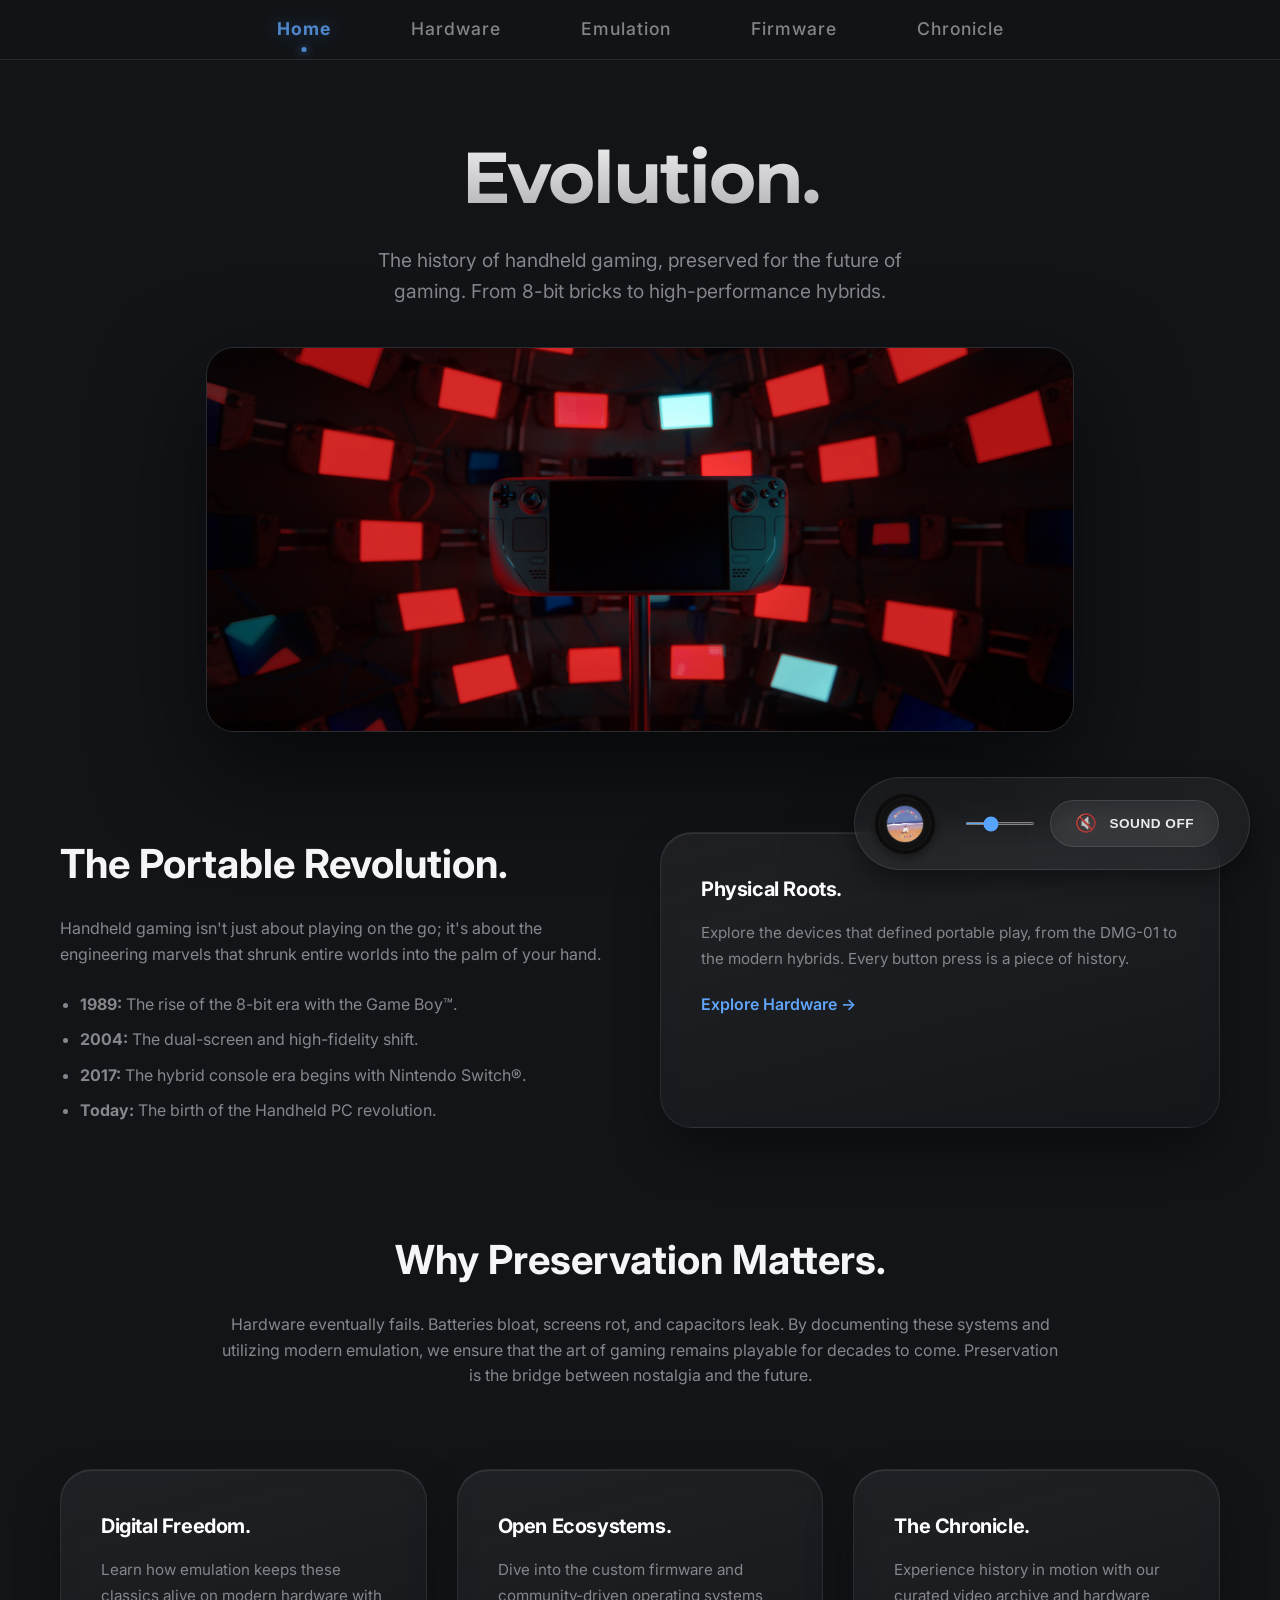
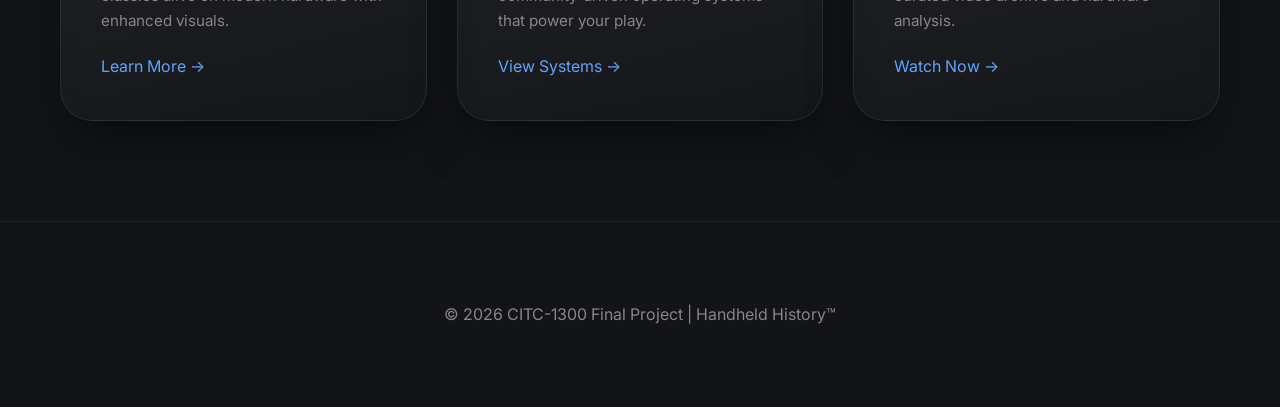
==== FINAL_PROJECT/index.html @ f0aeea66 "I lied" ====
<!DOCTYPE html>
<html lang="en">
<head>
    <meta charset="UTF-8">
    <meta name="viewport" content="width=device-width, initial-scale=1.0">
    <title>Handhelds & Emulation | The Future of History</title>
    <link rel="stylesheet" href="styles/styles.css">
    <link rel="icon" type="image/x-icon" href="images/favicon.ico">
</head>
<body>

    <nav>
        <ul>
            <li><a href="index.html" class="active">Home</a></li>
            <li><a href="hardware.html">Hardware</a></li>
            <li><a href="emulation.html">Emulation</a></li>
            <li><a href="firmware.html">Firmware</a></li>
            <li><a href="media.html">Chronicle</a></li>
        </ul>
    </nav>

    <main>
        <section class="hero">
            <h1>Evolution.</h1>
            <p>The history of handheld gaming, preserved for the future of gaming. From 8-bit bricks to high-performance hybrids.</p>
            <img src="images/hero.png" alt="Steam Deck" class="hero-img">
        </section>

        <div class="container">
            <section class="grid-2">
                <div>
                    <h2 style="font-size: 2.5rem; margin-bottom: 20px;">The Portable Revolution.</h2>
                    <p style="color: var(--text-dim); margin-bottom: 20px;">Handheld gaming isn't just about playing on the go; it's about the engineering marvels that shrunk entire worlds into the palm of your hand.</p>
                    
                    <ul style="color: var(--text-dim); padding-left: 20px; line-height: 2.2;">
                        <li><strong>1989:</strong> The rise of the 8-bit era with the Game Boy&trade;.</li>
                        <li><strong>2004:</strong> The dual-screen and high-fidelity shift.</li>
                        <li><strong>2017:</strong> The hybrid console era begins with Nintendo Switch&reg;.</li>
                        <li><strong>Today:</strong> The birth of the Handheld PC revolution.</li>
                    </ul>
                </div>
                
                <div class="static-card">
                    <h3>Physical Roots.</h3>
                    <p style="color: var(--text-dim); margin-bottom: 20px;">Explore the devices that defined portable play, from the DMG-01 to the modern hybrids. Every button press is a piece of history.</p>
                    <a href="hardware.html" style="color: #60a5fa; text-decoration: none; font-weight: 600;">Explore Hardware &rarr;</a>
                </div>
            </section>

            <section style="margin-top: 100px; text-align: center;">
                <h2 style="font-size: 2.5rem; margin-bottom: 20px;">Why Preservation Matters.</h2>
                <p style="color: var(--text-dim); max-width: 850px; margin: 0 auto 40px;">Hardware eventually fails. Batteries bloat, screens rot, and capacitors leak. By documenting these systems and utilizing modern emulation, we ensure that the art of gaming remains playable for decades to come. Preservation is the bridge between nostalgia and the future.</p>
            </section>

            <section class="grid-3" style="margin-top: 80px;">
                <div class="static-card">
                    <h3>Digital Freedom.</h3>
                    <p style="color: var(--text-dim);">Learn how emulation keeps these classics alive on modern hardware with enhanced visuals.</p>
                    <a href="emulation.html" style="color: #60a5fa; text-decoration: none; display: block; margin-top: 20px;">Learn More &rarr;</a>
                </div>

                <div class="static-card">
                    <h3>Open Ecosystems.</h3>
                    <p style="color: var(--text-dim);">Dive into the custom firmware and community-driven operating systems that power your play.</p>
                    <a href="systems.html" style="color: #60a5fa; text-decoration: none; display: block; margin-top: 20px;">View Systems &rarr;</a>
                </div>

                <div class="static-card">
                    <h3>The Chronicle.</h3>
                    <p style="color: var(--text-dim);">Experience history in motion with our curated video archive and hardware analysis.</p>
                    <a href="media.html" style="color: #60a5fa; text-decoration: none; display: block; margin-top: 20px;">Watch Now &rarr;</a>
                </div>
            </section>
        </div>
    </main>
    <script>
    const observer = new IntersectionObserver((entries) => {
        entries.forEach((entry) => {
            if (entry.isIntersecting) {
                entry.target.classList.add('active');
            }
        });
    }, { threshold: 0.1 }); // Triggers when 10% of the element is visible

    
    document.querySelectorAll('.static-card').forEach((el) => {
        el.classList.add('reveal');
        observer.observe(el);
    });
</script>


<div class="audio-interface">
    <div class="vinyl-container">
        <div id="vinylRecord" class="vinyl">
            <img src="images/takanaka_album.jpg" alt="Album Art" class="album-art">
        </div>
        
        <div class="audio-controls-wrapper">
            <input type="range" id="volumeSlider" min="0" max="0.3" step="0.005" value="0.1">
            <button id="audioToggle" class="sound-btn">
                <span id="soundIcon">🔇</span> Sound Off
            </button>
        </div>
    </div>
    
    <audio id="bgMusic" loop>
        <source src="./audio/I_Remember_Clifford.mp3" type="audio/mpeg">
    </audio>
</div>

<script>
    const music = document.getElementById('bgMusic');
    const btn = document.getElementById('audioToggle');
    const volumeSlider = document.getElementById('volumeSlider');
    const interfaceContainer = document.querySelector('.audio-interface');

    // 1. Restore from Memory
    const wasPlaying = localStorage.getItem('musicPlaying') === 'true';
    const savedTime = localStorage.getItem('musicTime');
    const savedVolume = localStorage.getItem('musicVolume');

    if (savedTime) music.currentTime = parseFloat(savedTime);
    
    if (savedVolume) {
        music.volume = Math.min(parseFloat(savedVolume), 0.3);
        volumeSlider.value = music.volume;
    } else {
        music.volume = 0.1;
        volumeSlider.value = 0.1;
    }

    // 2. Sync UI Function
    function updateUI(playing) {
        if (playing) {
            btn.innerHTML = '<span>🔊</span> Sound On';
            interfaceContainer.classList.add('playing');
        } else {
            btn.innerHTML = '<span>🔇</span> Sound Off';
            interfaceContainer.classList.remove('playing');
        }
    }

    // 3. Autoplay Attempt
    if (wasPlaying) {
    music.play()
        .then(() => {
            updateUI(true);
        })
        .catch(() => {
            console.log("Playback waiting for user click...");
        });
    }

    // 4. Listeners
    btn.addEventListener('click', () => {
        if (music.paused) {
            music.play();
            updateUI(true);
            localStorage.setItem('musicPlaying', 'true');
        } else {
            music.pause();
            updateUI(false);
            localStorage.setItem('musicPlaying', 'false');
        }
    });

    volumeSlider.addEventListener('input', (e) => {
        music.volume = e.target.value;
        localStorage.setItem('musicVolume', e.target.value);
    });

    // 5. Save progress
    setInterval(() => {
        if (!music.paused) {
            localStorage.setItem('musicTime', music.currentTime);
        }
    }, 1000);
</script>
    <footer style="text-align: center; padding: 80px 20px; color: var(--text-dim); border-top: 1px solid rgba(255,255,255,0.05); margin-top: 100px;">
        <p>&copy; 2026 CITC-1300 Final Project | Handheld History&trade;</p>
    </footer>

</body>
</html>
---- FINAL_PROJECT/styles/styles.css ----
@import url('https://fonts.googleapis.com/css2?family=Inter:wght@300;400;600&family=Montserrat:wght@700;800&display=swap');

:root {
    --bg-color: #121418;
    --accent-blue: #58a6ff;
    --text-main: #f5f5f7;
    --text-dim: #86868b;
    --glass: rgba(18, 20, 24, 0.8);
}

* {
    margin: 0;
    padding: 0;
    box-sizing: border-box;
}

html {
    scroll-behavior: smooth;
}

body {
    background-color: var(--bg-color);
    color: var(--text-main);
    font-family: 'Inter', sans-serif;
    line-height: 1.6;
    overflow-x: hidden;
}

/* --- Navigation --- */
nav {
    position: sticky;
    top: 0;
    width: 100%;
    height: 60px;
    padding: 25px 0;
    background: var(--glass);
    backdrop-filter: blur(20px);
    -webkit-backdrop-filter: blur(20px);
    display: flex;
    align-items: center;
    justify-content: center;
    z-index: 1000;
    border-bottom: 1px solid rgba(255, 255, 255, 0.1);
}

nav ul {
    display: flex;
    max-width: 1200px;
    list-style: none;
    justify-content: center;
    gap: 50px;
    padding: 0;
    margin: 0 auto;
}

nav a {
    text-decoration: none;
    color: var(--text-main);
    font-size: 0.85rem;
    opacity: 0.8;
    transition: 0.3s;
}

nav a:hover {
    opacity: 1;
    color: var(--accent-blue);
}

/* Styling for the link of the page the user is currently on */
nav ul li a.active {
    color: #60a5fa;
    font-weight: 700;
    position: relative;
    text-shadow: 0 0 15px rgba(96, 165, 250, 0.4);
}

/* small glowing dot */
nav ul li a.active::after {
    content: '';
    position: absolute;
    bottom: -8px;
    left: 50%;
    transform: translateX(-50%);
    width: 5px;
    height: 5px;
    background-color: #60a5fa;
    border-radius: 50%;
    box-shadow: 0 0 10px #60a5fa;
}

nav ul li a:hover {
    color: #ffffff;
    opacity: 1;
    transform: translateY(-2px);
}

nav ul li a {
    text-decoration: none;
    color: rgba(255, 255, 255, 0.6);
    transition: 0.3s ease;
    font-size: 1.1rem;
    font-weight: 500;
    letter-spacing: 1px;
    padding: 5px 15px;
}

/* Responsive adjustments for phones */
@media (max-width: 768px) {
    nav {
        padding: 15px 0 25px 0;
        height: auto;
    }

    nav ul {
        gap: 10px 5px;
        flex-wrap: wrap; 
        justify-content: center;
        padding: 0px 10px;
        display: grid;
        grid-template-columns: repeat(3, 1fr);
        display: flex;
    }

    nav ul li a {
        font-size: 0.85rem;
        padding: 5px;
        display: block;
        white-space: nowrap;
    }

    nav ul li a.active::after {
        content: '';
        position: absolute;
        bottom: -8px;
        left: 50%;
        transform: translateX(-50%);
        width: 4px;
        height: 4px;
        background-color: #60a5fa;
        border-radius: 50%;
        box-shadow: 0 0 8px #60a5fa;
    }
}

/* --- Hero Section --- */
.hero {
    min-height: 80vh;
    display: flex;
    flex-direction: column;
    justify-content: center;
    align-items: center;
    text-align: center;
    padding: 60px 20px;
}

h1 {
    font-family: 'Montserrat', sans-serif;
    font-size: 4.5rem;
    letter-spacing: -2px;
    margin-bottom: 10px;
    background: linear-gradient(#ffffff, #a1a1a6);
    background-clip: text;
    -webkit-background-clip: text;
    -webkit-text-fill-color: transparent;
    color: #ffffff; /* Fallback */
}

.hero p {
    font-size: 1.2rem;
    color: var(--text-dim);
    max-width: 600px;
    margin: 0 auto;
}

img {
    width: 70%;           
    max-width: 1000px;    
    height: auto;
    display: block;
    margin: 40px auto;
    border-radius: 28px; 
    border: 1px solid rgba(255, 255, 255, 0.1);
    box-shadow: 0 40px 100px rgba(0, 0, 0, 0.6); 
}

/* --- Layout Containers --- */
.container {
    max-width: 1200px;
    margin: 0 auto;
    padding: 80px 20px;
}

.grid-2 {
    display: grid;
    grid-template-columns: 1fr 1fr;
    gap: 40px;
    align-items: center;
}

.grid-3 {
    display: grid;
    grid-template-columns: repeat(3, 1fr);
    gap: 20px;
}

/* --- Cards --- */
.card {
    background: #1d2127;
    padding: 40px;
    border-radius: 24px;
    border: 1px solid rgba(255, 255, 255, 0.05);
    transition: transform 0.3s ease;
}

.card:hover {
    transform: translateY(-8px);
}

/* --- Mobile Fixes --- */
@media (max-width: 768px) {
    h1 { font-size: 2.8rem; }
    img { width: 90%; }
    .grid-2, .grid-3 { grid-template-columns: 1fr; }
    nav ul { gap: 15px; }
}
/* Glassmorphism Card Style */
.static-card {
    background: linear-gradient(165deg, rgba(255,255,255,0.06) 0%, rgba(255,255,255,0.01) 100%);
    padding: 40px;
    border-radius: 32px;
    border: 1px solid rgba(255,255,255,0.08);
    box-shadow: 
        0 25px 50px -12px rgba(0, 0, 0, 0.5),
        inset 0 1px 1px rgba(255,255,255,0.1);
    height: 100%;
    backdrop-filter: blur(10px);
    -webkit-backdrop-filter: blur(10px);
}

.static-card h3, .static-card h4 {
    margin-bottom: 15px;
    color: #fff;
    font-size: 1.25rem;
    letter-spacing: -0.02em;
}

.static-card p {
    font-size: 0.95rem;
    color: var(--text-dim);
    line-height: 1.7;
}

.hardware-img {
    filter: drop-shadow(0 10px 30px rgba(0,0,0,0.5));
    border-radius: 24px;
    width: 80%;
}

.reveal {
    opacity: 0;
    transform: translateY(30px);
    transition: all 0.8s ease-out;
}

.reveal.active {
    opacity: 1;
    transform: translateY(0);
}

.grid-3 {
    display: grid;
    grid-template-columns: repeat(auto-fit, minmax(300px, 1fr));
    gap: 30px;
    margin-top: 40px;
    align-items: stretch;
}

.container {
    max-width: 1200px;
    margin: 0 auto;
    padding: 0 20px;
}

.static-card {
    display: flex;
    flex-direction: column;
    padding: 40px;
}

.hardware-img {
    max-width: 100%;
    height: auto;
    display: block;
    margin: 0 auto 20px auto;
    filter: drop-shadow(0 10px 20px rgba(0,0,0,0.5));
}

.static-card h4 {
    margin-top: 10px;
    position: relative;
    z-index: 2;
}

/* Container at the bottom right */
.audio-interface {
    position: fixed;
    bottom: 30px;
    right: 30px;
    z-index: 9999;
}

.vinyl-container {
    display: flex;
    align-items: center;
    gap: 20px;
    background: rgba(255, 255, 255, 0.05);
    padding: 12px 20px;
    border-radius: 60px;
    backdrop-filter: blur(15px);
    border: 1px solid rgba(255, 255, 255, 0.1);
    box-shadow: 0 10px 25px rgba(0, 0, 0, 0.4);
}

/* Vinyl Record styling */
.vinyl {
    width: 60px;
    height: 60px;
    border-radius: 50%;
    background: radial-gradient(circle, #1a1a1a 30%, #000 100%);
    display: flex;
    align-items: center;
    justify-content: center;
    animation: spin 3s linear infinite;
    animation-play-state: paused;
    box-shadow: 0 4px 10px rgba(0,0,0,0.4);
    backface-visibility: hidden;
    -webkit-font-smoothing: subpixel-antialiased;
    will-change: transform; 
}

.vinyl::after {
    content: "";
    position: absolute;
    width: 50px;
    height: 50px;
    border-radius: 50%;
    border: 1px solid rgba(255, 255, 255, 0.05);
    pointer-events: none;
}

.album-art {
    width: 38px;
    height: 38px;
    border-radius: 50%;
    object-fit: cover;
}

/* slider and button */
.audio-controls-wrapper {
    display: flex;
    align-items: center;
    gap: 15px;
    padding: 10px;
}

#volumeSlider {
    width: 70px;
    height: 3px;
    accent-color: var(--accent-blue);
    cursor: pointer;
}

/* Rotation animation */
@keyframes spin {
    from { transform: rotate(0deg); }
    to { transform: rotate(360deg); }
}

/* Only spins when the class 'playing' is present */
.playing .vinyl {
    animation-play-state: running;
}

.sound-btn {
    background: rgba(255, 255, 255, 0.05); /* Very subtle glass look */
    backdrop-filter: blur(10px);
    border: 1px solid rgba(255, 255, 255, 0.1);
    border-radius: 50px;
    color: rgba(255, 255, 255, 0.9);
    padding: 12px 24px;
    font-size: 0.85rem;
    font-weight: 600;
    letter-spacing: 0.5px;
    text-transform: uppercase;
    display: flex;
    align-items: center;
    gap: 12px;
    transition: all 0.3s cubic-bezier(0.4, 0, 0.2, 1);
    cursor: pointer;
}

.sound-btn:hover {
    background: rgba(255, 255, 255, 0.1);
    transform: translateY(-2px);
}

.sound-btn span {
    font-size: 1.1rem;
    opacity: 0.8;
}
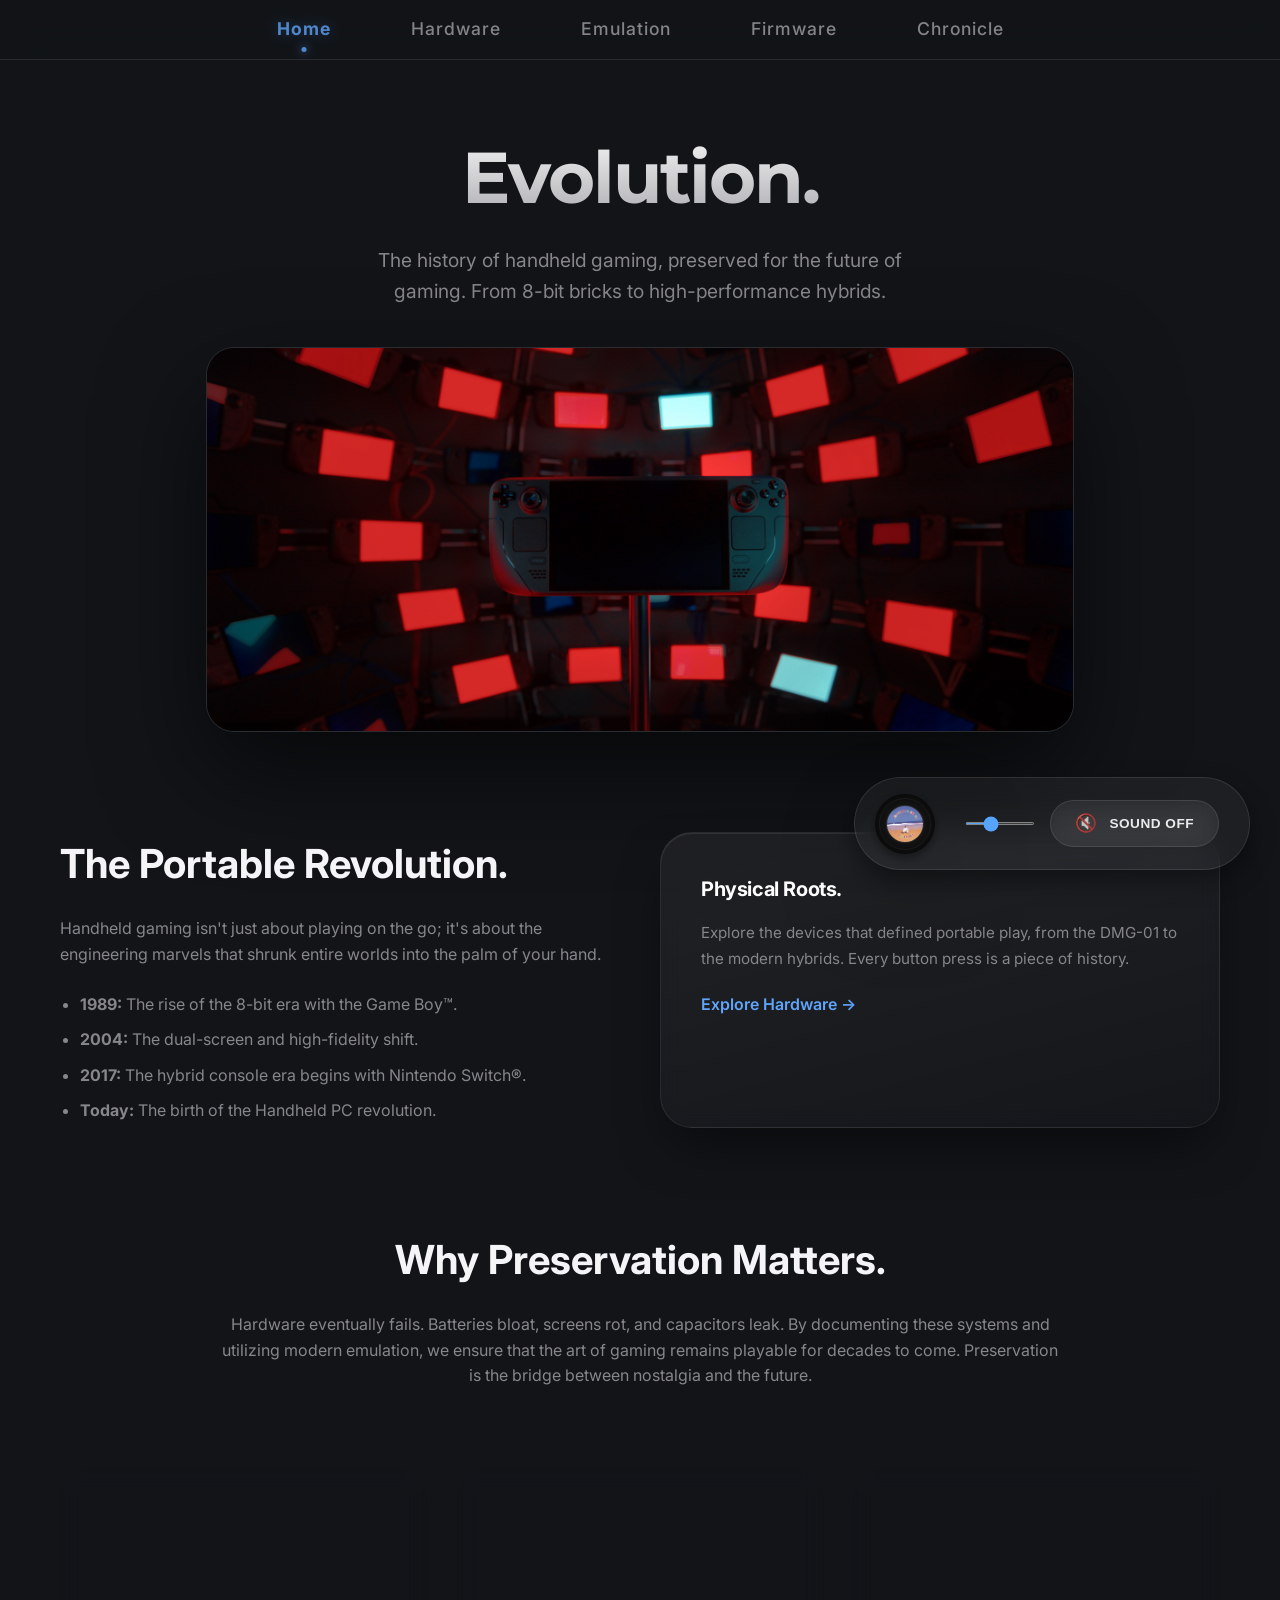
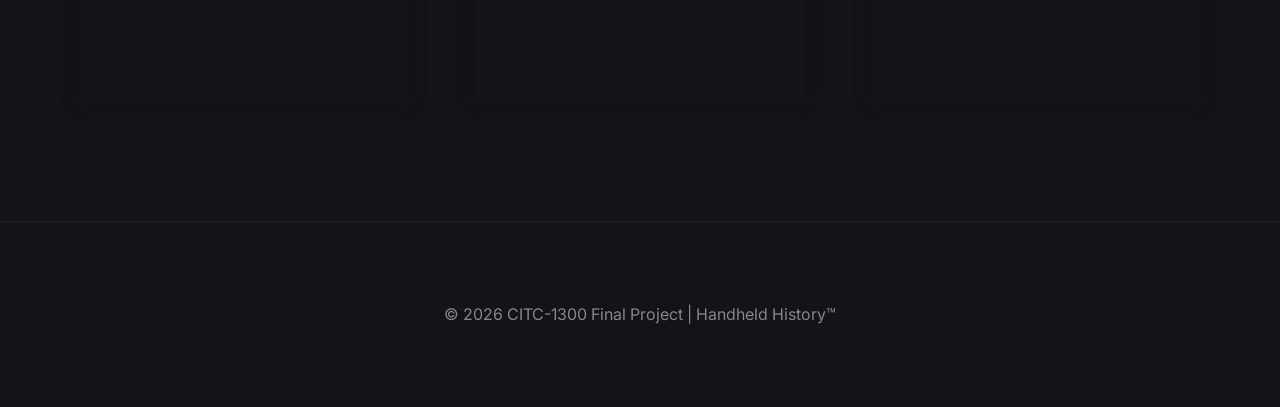
==== commit c2872ae1: "Trying Fix Again" ====
--- a/FINAL_PROJECT/index.html
+++ b/FINAL_PROJECT/index.html
@@ -105,7 +105,7 @@
     </div>
     
     <audio id="bgMusic" loop>
-        <source src="./audio/I_Remember_Clifford.mp3" type="audio/mpeg">
+        <source src="audio/bg_takanaka.mp3" type="audio/mpeg">
     </audio>
 </div>
 
@@ -143,13 +143,30 @@
 
     // 3. Autoplay Attempt
     if (wasPlaying) {
-    music.play()
-        .then(() => {
-            updateUI(true);
-        })
-        .catch(() => {
-            console.log("Playback waiting for user click...");
-        });
+        const startAudio = () => {
+            music.play().then(() => {
+                updateUI(true);
+                document.removeEventListener('touchstart', startAudio);
+                document.removeEventListener('click', startAudio);
+            }).catch(() => {
+                updateUI(true);
+            });
+        };
+
+        document.addEventListener('touchstart', startAudio);
+        document.addEventListener('click', startAudio);
+
+        setTimeout(() => {
+            music.play()
+                .then(() => {
+                    updateUI(true);
+                    document.removeEventListener('touchstart', startAudio);
+                    document.removeEventListener('click', startAudio);
+                })
+                .catch(() => {
+                    updateUI(true);
+                });
+        }, 100);
     }
 
     // 4. Listeners
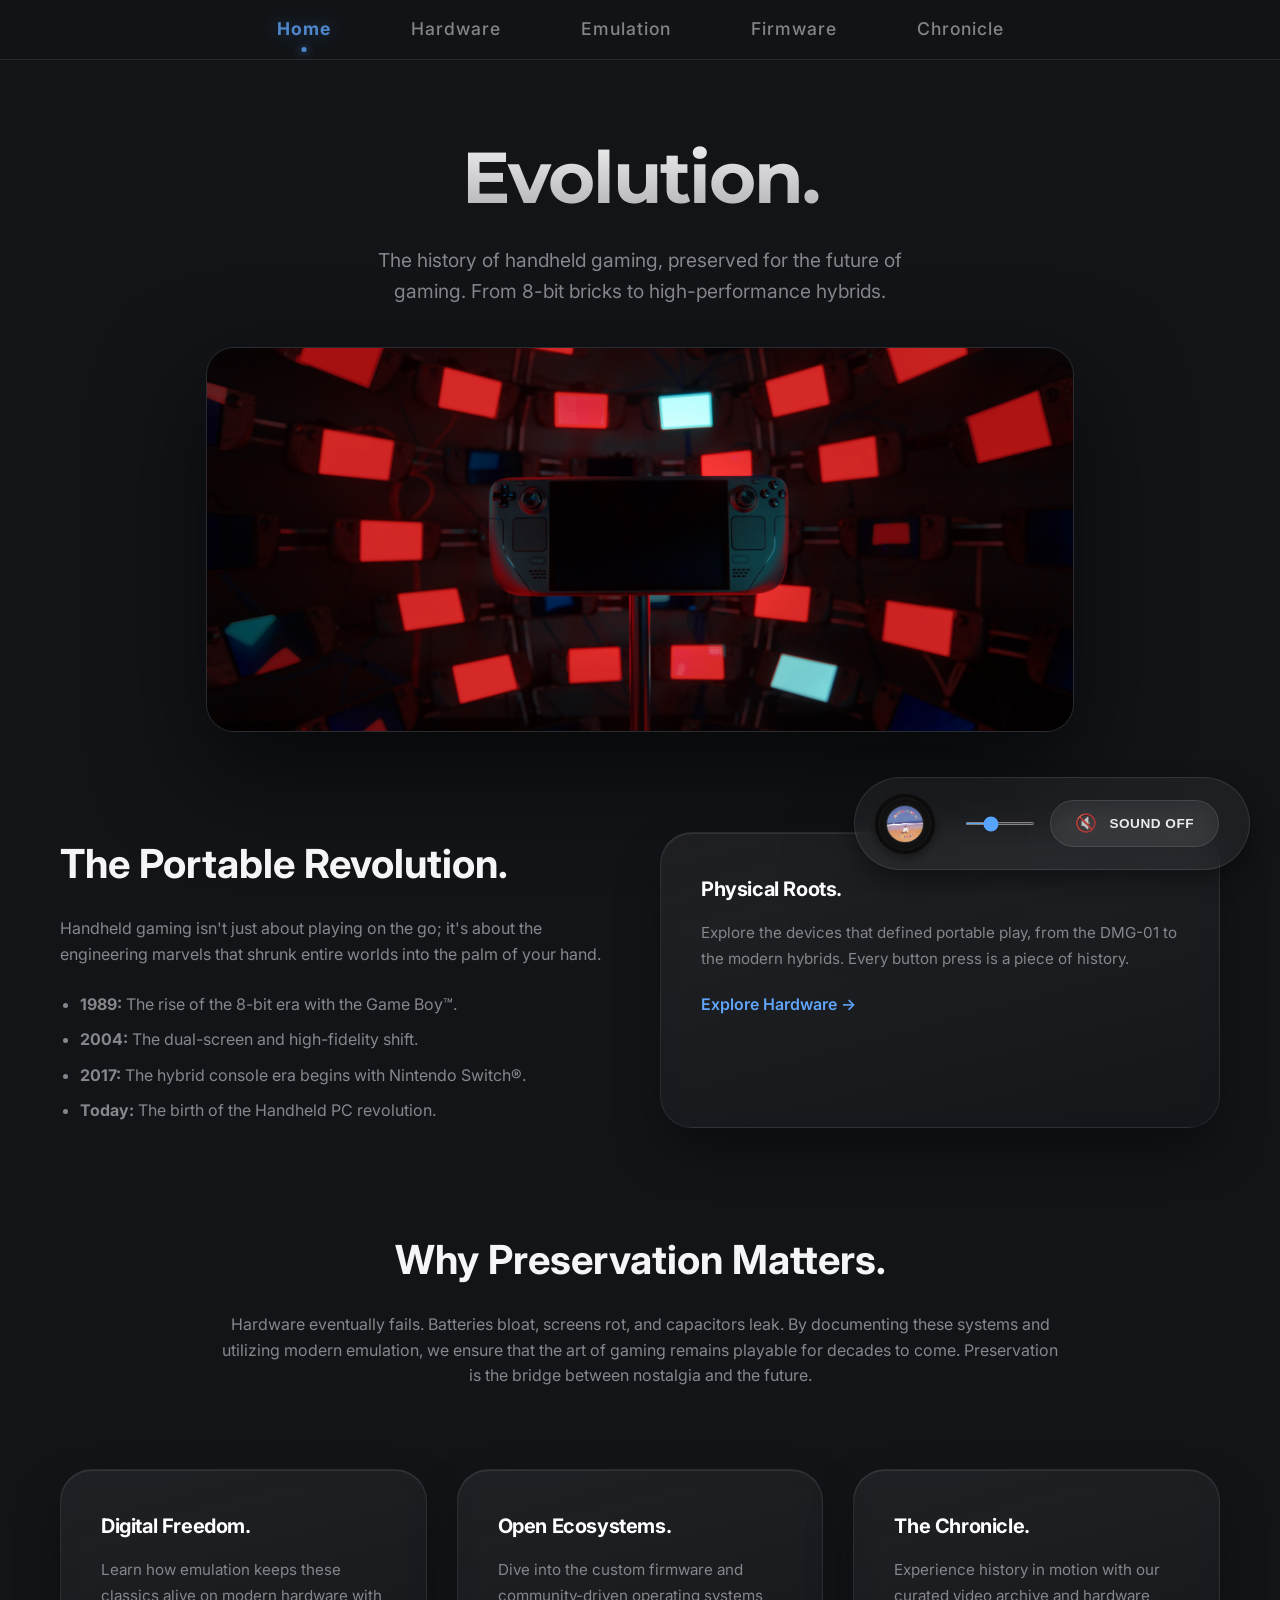
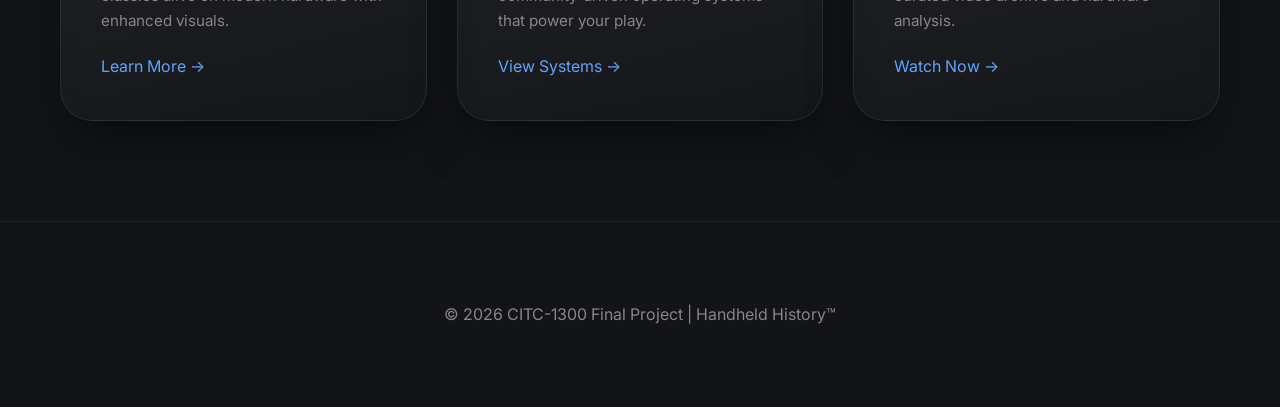
==== commit 47a7b2f0: "Auto resume mobile fix" ====
--- a/FINAL_PROJECT/index.html
+++ b/FINAL_PROJECT/index.html
@@ -115,12 +115,13 @@
     const volumeSlider = document.getElementById('volumeSlider');
     const interfaceContainer = document.querySelector('.audio-interface');
 
-    // 1. Restore from Memory
     const wasPlaying = localStorage.getItem('musicPlaying') === 'true';
     const savedTime = localStorage.getItem('musicTime');
     const savedVolume = localStorage.getItem('musicVolume');
 
-    if (savedTime) music.currentTime = parseFloat(savedTime);
+    if (savedTime) {
+        music.currentTime = parseFloat(savedTime);
+    }
     
     if (savedVolume) {
         music.volume = Math.min(parseFloat(savedVolume), 0.3);
@@ -130,7 +131,6 @@
         volumeSlider.value = 0.1;
     }
 
-    // 2. Sync UI Function
     function updateUI(playing) {
         if (playing) {
             btn.innerHTML = '<span>🔊</span> Sound On';
@@ -141,37 +141,36 @@
         }
     }
 
-    // 3. Autoplay Attempt
     if (wasPlaying) {
+        updateUI(true);
+
         const startAudio = () => {
+            const currentTime = localStorage.getItem('musicTime');
+            if (currentTime) music.currentTime = parseFloat(currentTime);
+            
             music.play().then(() => {
                 updateUI(true);
-                document.removeEventListener('touchstart', startAudio);
-                document.removeEventListener('click', startAudio);
+                window.removeEventListener('touchstart', startAudio);
+                window.removeEventListener('click', startAudio);
             }).catch(() => {
                 updateUI(true);
             });
         };
 
-        document.addEventListener('touchstart', startAudio);
-        document.addEventListener('click', startAudio);
-
-        setTimeout(() => {
-            music.play()
-                .then(() => {
-                    updateUI(true);
-                    document.removeEventListener('touchstart', startAudio);
-                    document.removeEventListener('click', startAudio);
-                })
-                .catch(() => {
-                    updateUI(true);
-                });
-        }, 100);
-    }
-
-    // 4. Listeners
+        window.addEventListener('touchstart', startAudio);
+        window.addEventListener('click', startAudio);
+
+        music.play().then(() => {
+            updateUI(true);
+        }).catch(() => {
+            updateUI(true);
+        });
+    }
+
     btn.addEventListener('click', () => {
         if (music.paused) {
+            const currentTime = localStorage.getItem('musicTime');
+            if (currentTime) music.currentTime = parseFloat(currentTime);
             music.play();
             updateUI(true);
             localStorage.setItem('musicPlaying', 'true');
@@ -187,12 +186,11 @@
         localStorage.setItem('musicVolume', e.target.value);
     });
 
-    // 5. Save progress
-    setInterval(() => {
+    music.addEventListener('timeupdate', () => {
         if (!music.paused) {
             localStorage.setItem('musicTime', music.currentTime);
         }
-    }, 1000);
+    });
 </script>
     <footer style="text-align: center; padding: 80px 20px; color: var(--text-dim); border-top: 1px solid rgba(255,255,255,0.05); margin-top: 100px;">
         <p>&copy; 2026 CITC-1300 Final Project | Handheld History&trade;</p>
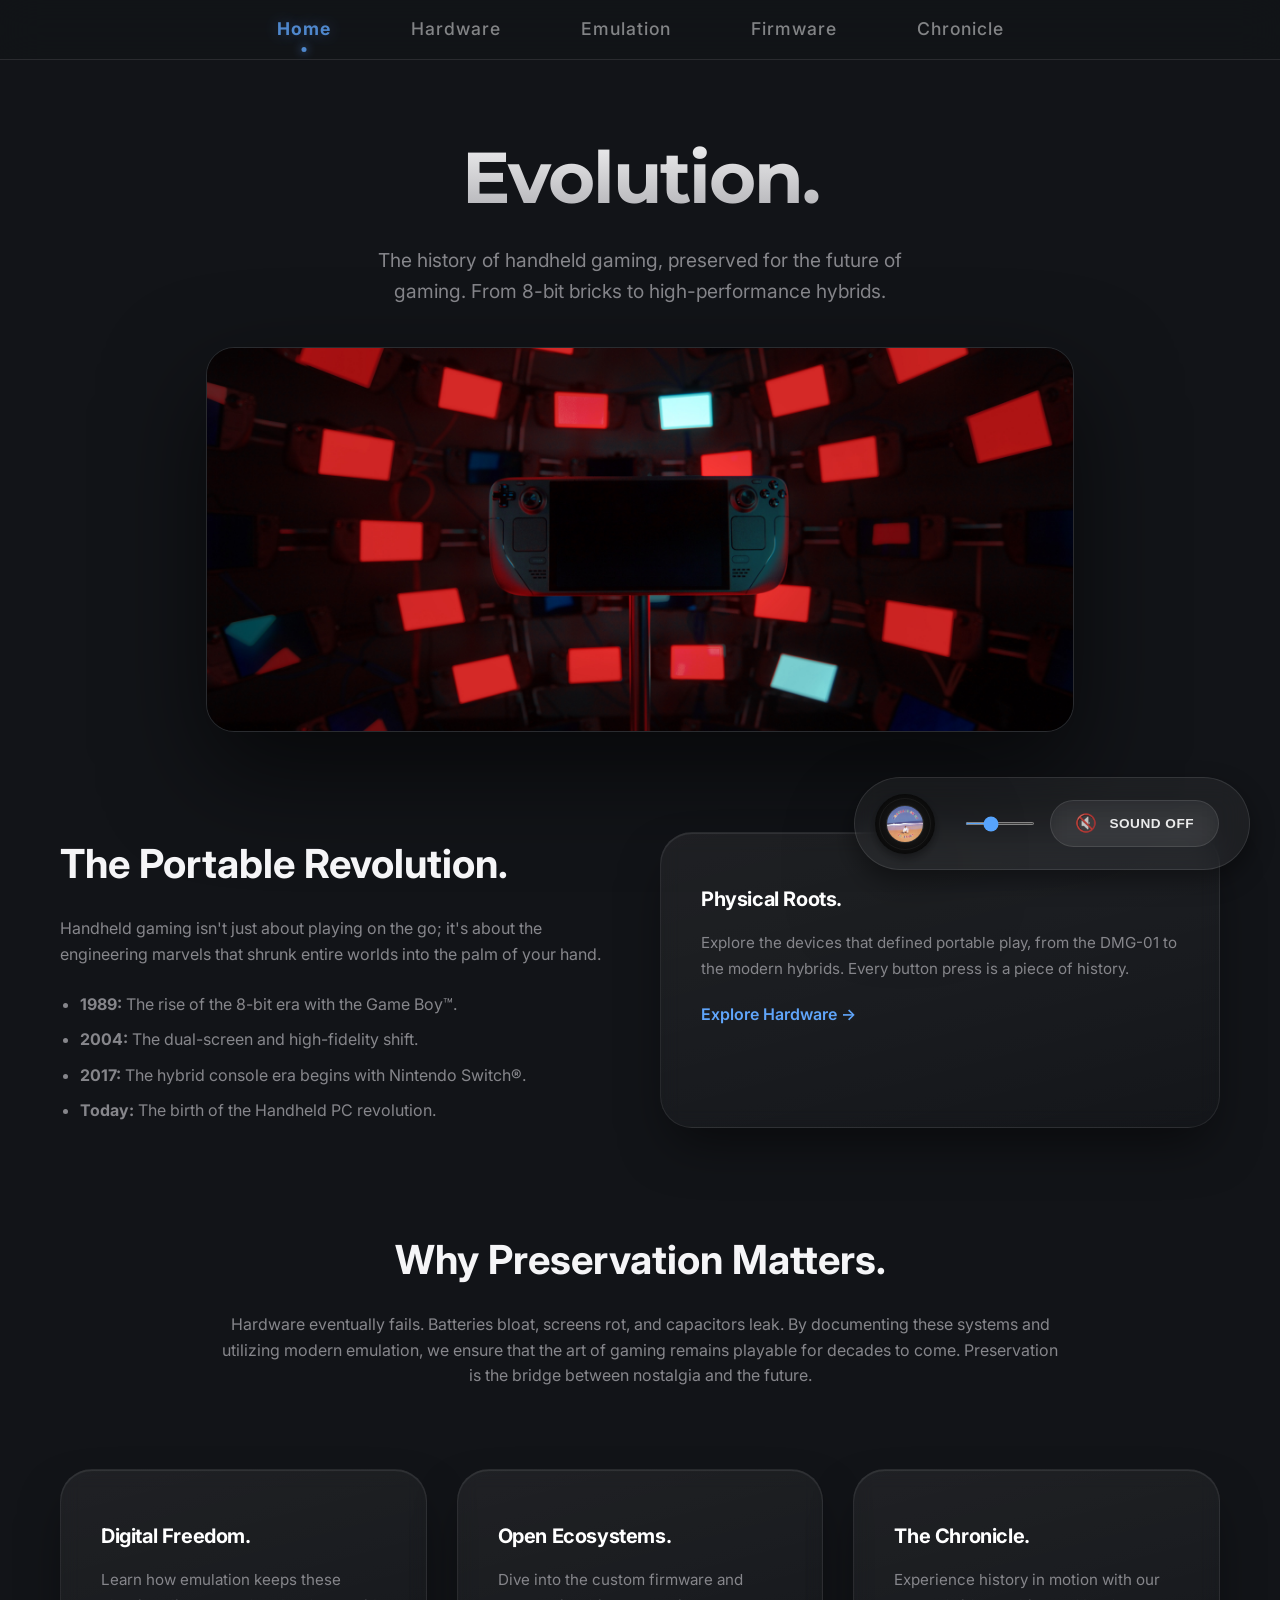
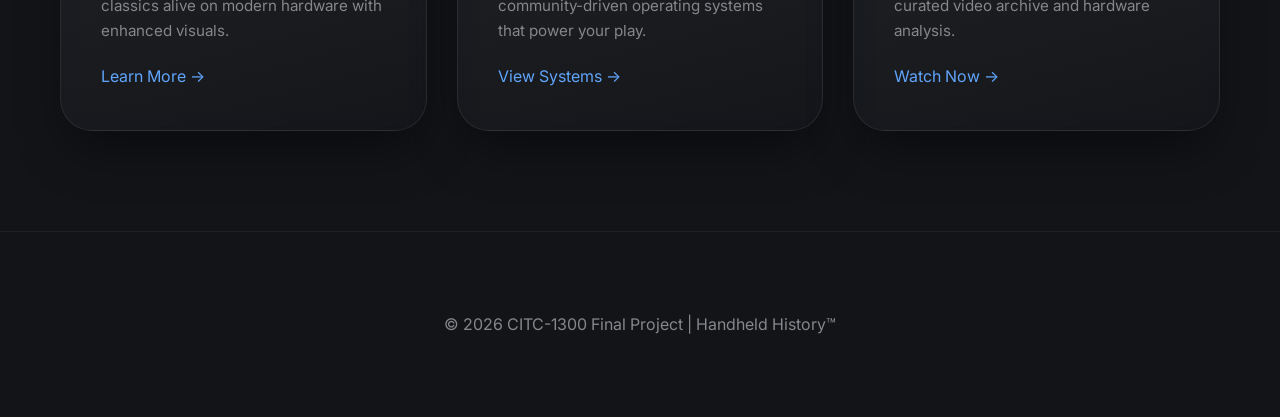
==== commit 9cf9fe50: "Final Fixes (copium)" ====
--- a/FINAL_PROJECT/index.html
+++ b/FINAL_PROJECT/index.html
@@ -9,15 +9,27 @@
 </head>
 <body>
 
-    <nav>
-        <ul>
+<nav>
+    <div class="nav-container">
+        <input type="checkbox" id="menu-toggle">
+        
+        <label for="menu-toggle" class="hamburger">
+            <span></span>
+            <span></span>
+            <span></span>
+        </label>
+
+        <label for="menu-toggle" class="menu-overlay"></label>
+
+        <ul class="nav-menu">
             <li><a href="index.html" class="active">Home</a></li>
             <li><a href="hardware.html">Hardware</a></li>
             <li><a href="emulation.html">Emulation</a></li>
             <li><a href="firmware.html">Firmware</a></li>
             <li><a href="media.html">Chronicle</a></li>
         </ul>
-    </nav>
+    </div>
+</nav>
 
     <main>
         <section class="hero">
@@ -110,19 +122,15 @@
 </div>
 
 <script>
-    const music = document.getElementById('bgMusic');
+const music = document.getElementById('bgMusic');
     const btn = document.getElementById('audioToggle');
     const volumeSlider = document.getElementById('volumeSlider');
     const interfaceContainer = document.querySelector('.audio-interface');
 
+    // 1. Restore from Memory
     const wasPlaying = localStorage.getItem('musicPlaying') === 'true';
-    const savedTime = localStorage.getItem('musicTime');
     const savedVolume = localStorage.getItem('musicVolume');
 
-    if (savedTime) {
-        music.currentTime = parseFloat(savedTime);
-    }
-    
     if (savedVolume) {
         music.volume = Math.min(parseFloat(savedVolume), 0.3);
         volumeSlider.value = music.volume;
@@ -131,6 +139,7 @@
         volumeSlider.value = 0.1;
     }
 
+    // 2. Sync UI Function
     function updateUI(playing) {
         if (playing) {
             btn.innerHTML = '<span>🔊</span> Sound On';
@@ -141,25 +150,30 @@
         }
     }
 
+    // 3. Autoplay / Resume Logic
     if (wasPlaying) {
         updateUI(true);
 
-        const startAudio = () => {
-            const currentTime = localStorage.getItem('musicTime');
-            if (currentTime) music.currentTime = parseFloat(currentTime);
+        const resumeTrack = () => {
+            
+            const nowTime = localStorage.getItem('musicTime');
+            if (nowTime) {
+                music.currentTime = parseFloat(nowTime);
+            }
             
             music.play().then(() => {
                 updateUI(true);
-                window.removeEventListener('touchstart', startAudio);
-                window.removeEventListener('click', startAudio);
+                window.removeEventListener('touchstart', resumeTrack);
+                window.removeEventListener('click', resumeTrack);
             }).catch(() => {
                 updateUI(true);
             });
         };
 
-        window.addEventListener('touchstart', startAudio);
-        window.addEventListener('click', startAudio);
-
+        window.addEventListener('touchstart', resumeTrack);
+        window.addEventListener('click', resumeTrack);
+
+        // Desktop attempt
         music.play().then(() => {
             updateUI(true);
         }).catch(() => {
@@ -167,10 +181,11 @@
         });
     }
 
+    // 4. Listeners
     btn.addEventListener('click', () => {
         if (music.paused) {
-            const currentTime = localStorage.getItem('musicTime');
-            if (currentTime) music.currentTime = parseFloat(currentTime);
+            const nowTime = localStorage.getItem('musicTime');
+            if (nowTime) music.currentTime = parseFloat(nowTime);
             music.play();
             updateUI(true);
             localStorage.setItem('musicPlaying', 'true');
@@ -186,8 +201,9 @@
         localStorage.setItem('musicVolume', e.target.value);
     });
 
+    // 5. Accurate Progress Save
     music.addEventListener('timeupdate', () => {
-        if (!music.paused) {
+        if (!music.paused && music.currentTime > 0) {
             localStorage.setItem('musicTime', music.currentTime);
         }
     });
--- a/FINAL_PROJECT/styles/styles.css
+++ b/FINAL_PROJECT/styles/styles.css
@@ -295,7 +295,7 @@
     filter: drop-shadow(0 10px 20px rgba(0,0,0,0.5));
 }
 
-.static-card h4 {
+.static-card h3, .static-card h4 {
     margin-top: 10px;
     position: relative;
     z-index: 2;
@@ -408,3 +408,139 @@
     font-size: 1.1rem;
     opacity: 0.8;
 }
+
+.static-card h2,
+.static-card h3 {
+    margin-bottom: 15px;
+    color: #fff;
+    font-size: 1.25rem;
+    letter-spacing: -0.02em;
+}
+
+/* --- TABLET GRID FIX --- */
+@media (max-width: 1024px) {
+    .grid-2 {
+        grid-template-columns: 1fr;
+        gap: 40px;
+    }
+
+    .grid-3 {
+        grid-template-columns: repeat(2, 1fr);
+    }
+
+    .grid-3 .static-card:nth-child(3) {
+        grid-column: span 2;
+    }
+
+    /* Ensure images don't get squished */
+    .hardware-img, .hero img {
+        width: 100% !important;
+        max-width: 600px;
+        height: auto;
+        margin: 0 auto;
+    }
+}
+
+/* --- MOBILE GRID FIX --- */
+@media (max-width: 768px) {
+    .grid-3 {
+        grid-template-columns: 1fr;
+    }
+    .grid-3 .static-card:nth-child(3) {
+        grid-column: span 1;
+    }
+}
+
+/* --- HAMBURGER MENU CSS --- */
+#menu-toggle { display: none; }
+
+.hamburger {
+    display: none;
+    flex-direction: column;
+    gap: 4px;
+    cursor: pointer;
+    z-index: 1100;
+    position: absolute; 
+    right: 20px;
+}
+
+.hamburger span {
+    width: 22px;
+    height: 2px;
+    background: #fff;
+    border-radius: 2px;
+    transition: 0.3s;
+}
+
+/* --- THE CLOSE-OUT OVERLAY --- */
+.menu-overlay {
+    position: fixed;
+    top: 0;
+    left: 0;
+    width: 100%;
+    height: 100vh;
+    background: rgba(0, 0, 0, 0.4);
+    z-index: 900;
+    opacity: 0;
+    visibility: hidden;
+    transition: 0.3s;
+}
+
+#menu-toggle:checked ~ .menu-overlay {
+    opacity: 1;
+    visibility: visible;
+}
+
+@media (max-width: 768px) {
+    .hamburger { display: flex; }
+
+    .nav-menu {
+        position: fixed;
+        top: 0;
+        left: -100%;
+        width: 70%;
+        height: 100vh;
+        background: #121418;
+        flex-direction: column;
+        justify-content: center;
+        align-items: center;
+        transition: 0.4s cubic-bezier(0.4, 0, 0.2, 1);
+        z-index: 1000;
+        box-shadow: 10px 0 50px rgba(0,0,0,0.5);
+    }
+
+    /* Slide menu in when clicked */
+    #menu-toggle:checked ~ .nav-menu {
+        left: 0;
+    }
+
+    /* Transform lines into an 'X' */
+    #menu-toggle:checked ~ .hamburger span:nth-child(1) { transform: translateY(8px) rotate(45deg); }
+    #menu-toggle:checked ~ .hamburger span:nth-child(2) { opacity: 0; }
+    #menu-toggle:checked ~ .hamburger span:nth-child(3) { transform: translateY(-8px) rotate(-45deg); }
+}
+
+/* --- FIX: Small Hero Banner on Tablets --- */
+@media (min-width: 769px) and (max-width: 1024px) {
+    .hero img {
+        width: 95% !important;
+        max-width: 900px;
+        margin: 30px auto;
+    }
+}
+
+/* --- FIX: Large Music Pill on Phones --- */
+@media (max-width: 600px) {
+    .audio-interface {
+        transform: scale(0.75);
+        transform-origin: bottom right;
+        bottom: 10px;
+        right: 10px;
+    }
+
+    /* Tighter spacing inside the pill for mobile */
+    .vinyl-container {
+        gap: 12px;
+        padding: 8px 15px;
+    }
+}
